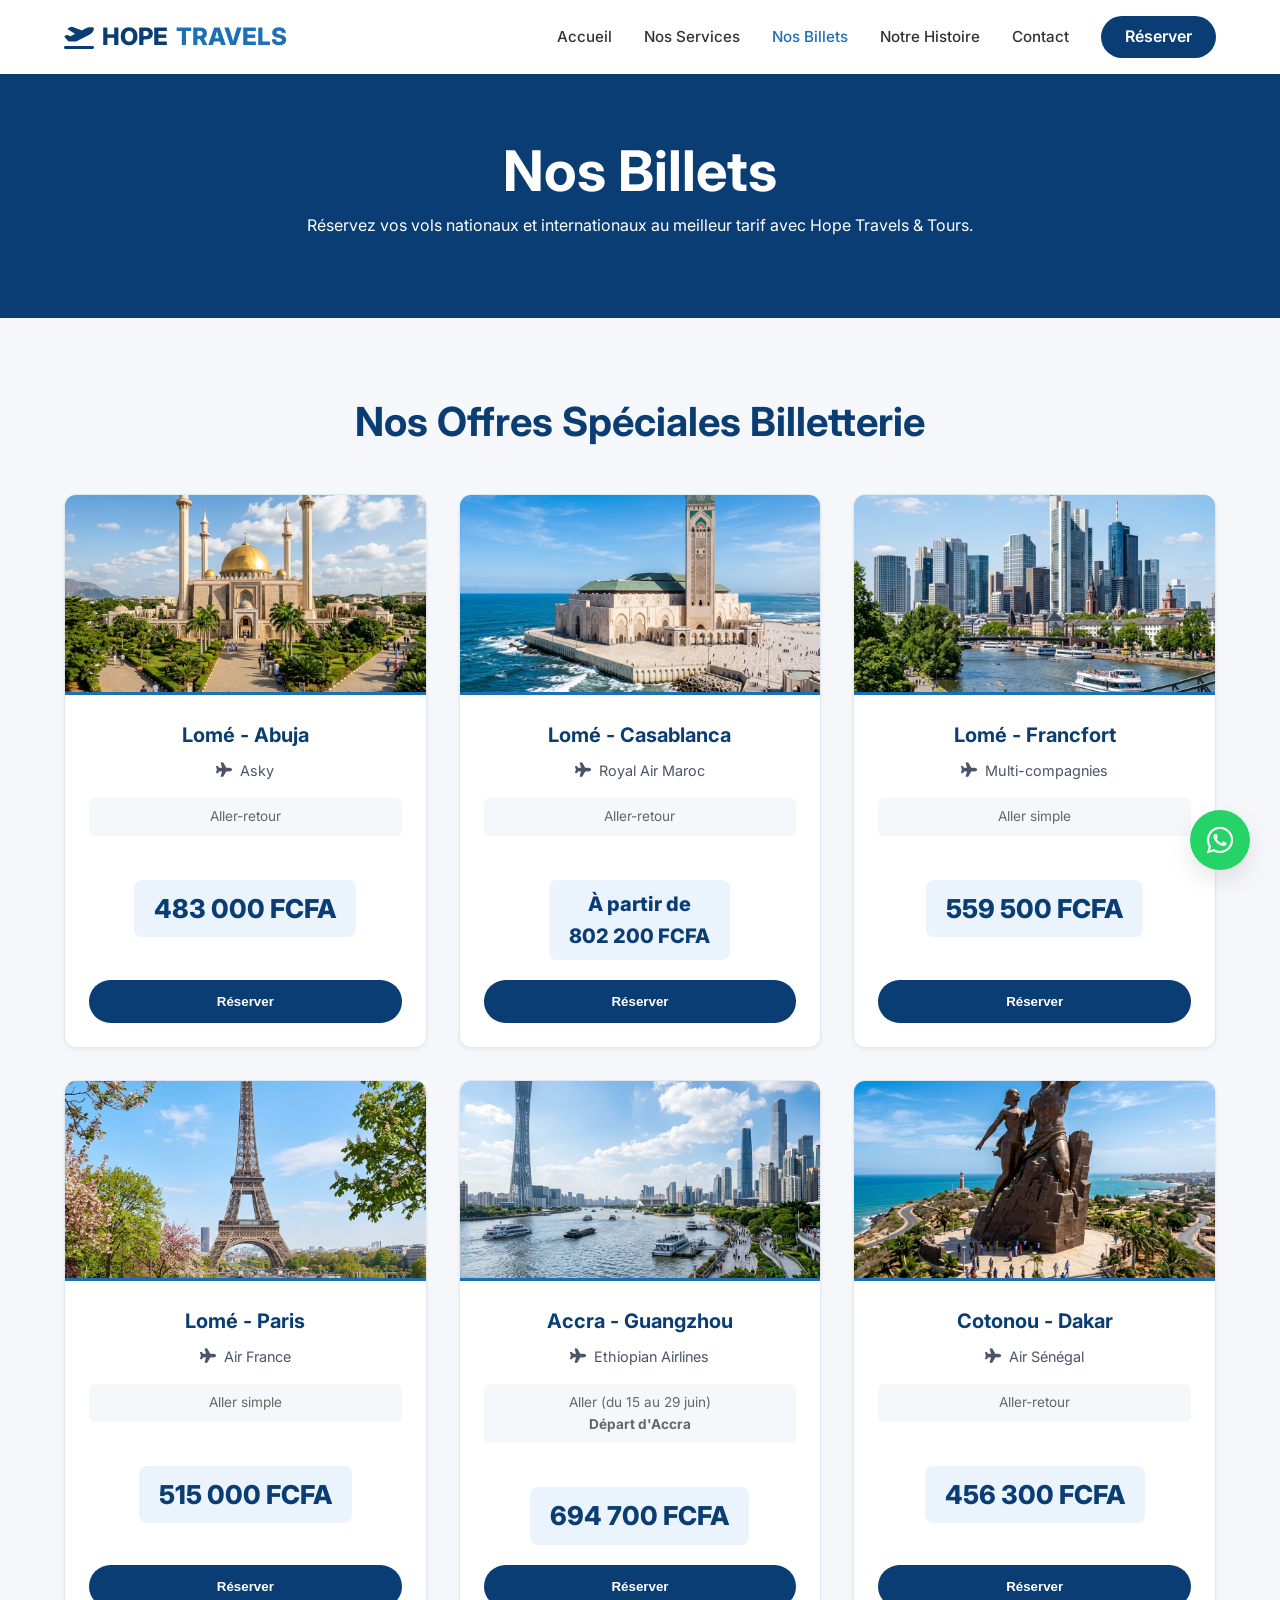
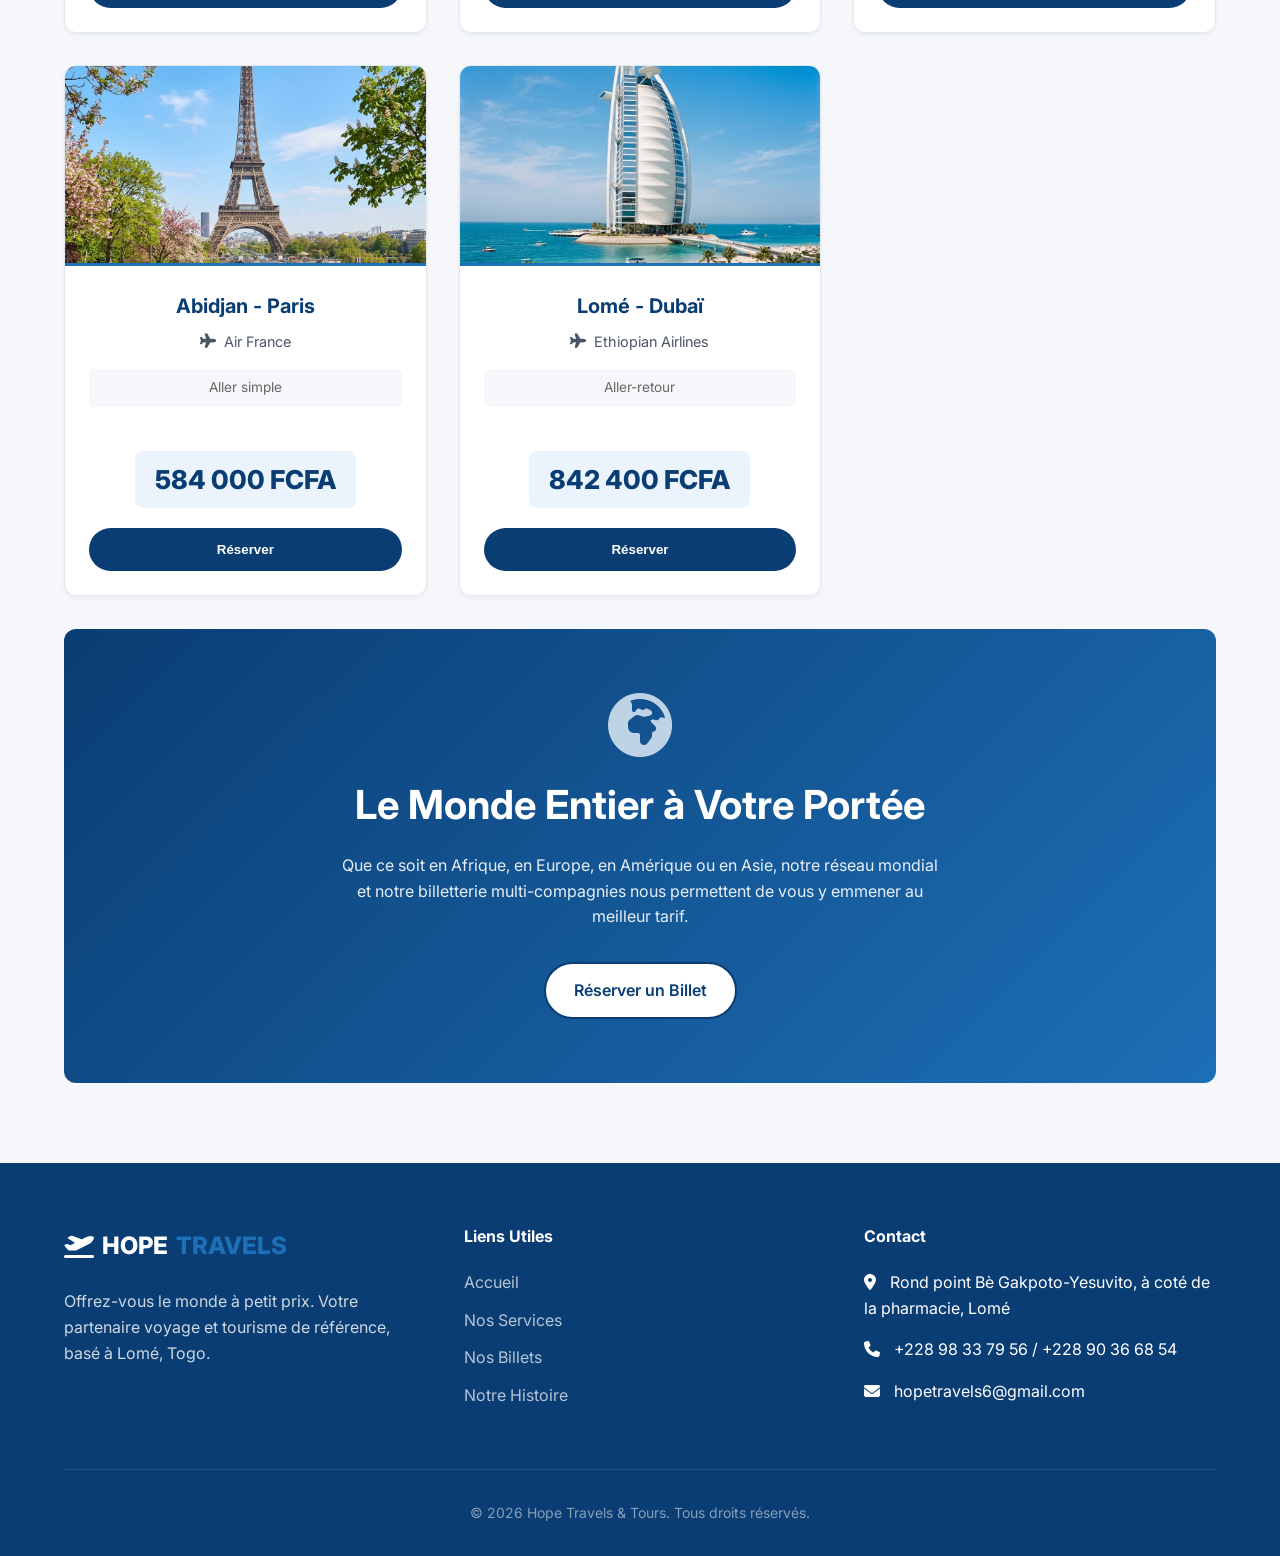
==== billets.html @ f69a2375 "Initial commit" ====
<!DOCTYPE html>
<html lang="fr">
<head>
    <meta charset="UTF-8">
    <meta name="viewport" content="width=device-width, initial-scale=1.0">
    <title>Nos Billets | HOPE TRAVELS & TOURS</title>
    <meta name="description" content="Réservez vos billets d'avion nationaux et internationaux au meilleur prix avec Hope Travels & Tours.">
    <link href="https://fonts.googleapis.com/css2?family=Inter:wght@300;400;500;600;700;800&display=swap" rel="stylesheet">
    <link rel="stylesheet" href="https://cdnjs.cloudflare.com/ajax/libs/font-awesome/6.4.0/css/all.min.css">
    <link rel="stylesheet" href="css/style.css">
    
    <style>
        .page-header {
            background-color: var(--primary-blue);
            color: var(--white);
            padding: 4rem 0;
            text-align: center;
        }
        .page-header h1 { color: var(--white); margin-bottom: 0.5rem; }
        
        .global-dest {
            background: linear-gradient(135deg, var(--primary-blue), var(--secondary-blue));
            color: var(--white);
            border-radius: 12px;
            padding: 4rem 2rem;
            text-align: center;
            margin-top: 2rem;
        }
        .global-dest h2 { color: var(--white); margin-bottom: 1.5rem; }
    </style>
</head>
<body>

    <!-- HEADER -->
    <header class="header">
        <div class="nav-container">
            <a href="index.html" class="logo">
                <i class="fa-solid fa-plane-departure"></i>
                HOPE <span>TRAVELS</span>
            </a>
            
            <button class="mobile-menu-btn">
                <i class="fa-solid fa-bars"></i>
            </button>

            <nav class="nav-menu">
                <a href="index.html" class="nav-link">Accueil</a>
                <a href="services.html" class="nav-link">Nos Services</a>
                <a href="billets.html" class="nav-link active">Nos Billets</a>
                <a href="histoire.html" class="nav-link">Notre Histoire</a>
                <a href="contact.html" class="nav-link">Contact</a>
                <a href="reserver.html" class="btn btn-primary" style="padding: 0.5rem 1.5rem;">Réserver</a>
            </nav>
        </div>
    </header>

    <!-- PAGE HEADER -->
    <div class="page-header">
        <div class="container">
            <h1>Nos Billets</h1>
            <p>Réservez vos vols nationaux et internationaux au meilleur tarif avec Hope Travels & Tours.</p>
        </div>
    </div>

    <!-- CONTENT -->
    <section class="section-light">
        <div class="container">
            <h2 style="text-align: center; margin-bottom: 2rem;">Nos Offres Spéciales Billetterie</h2>
            <div class="tickets-grid animate-on-scroll delay-100">
                <!-- 1 -->
                <div class="ticket-card">
                    <img src="assets/images/dest_abuja.png" alt="Abuja" class="ticket-img">
                    <div class="ticket-content">
                        <div>
                            <div class="ticket-route">Lomé - Abuja</div>
                            <div class="ticket-airline"><i class="fa-solid fa-plane"></i> Asky</div>
                            <div class="ticket-info">Aller-retour</div>
                            <div class="ticket-price">483 000 FCFA</div>
                        </div>
                        <button class="btn btn-primary" onclick="openTicketModal('Abuja', 'Tourisme / Vacances', 'Lomé')">Réserver</button>
                    </div>
                </div>
                <!-- 2 -->
                <div class="ticket-card">
                    <img src="assets/images/dest_casablanca.png" alt="Casablanca" class="ticket-img">
                    <div class="ticket-content">
                        <div>
                            <div class="ticket-route">Lomé - Casablanca</div>
                            <div class="ticket-airline"><i class="fa-solid fa-plane"></i> Royal Air Maroc</div>
                            <div class="ticket-info">Aller-retour</div>
                            <div class="ticket-price" style="font-size: 1.25rem;">À partir de<br>802 200 FCFA</div>
                        </div>
                        <button class="btn btn-primary" onclick="openTicketModal('Casablanca', 'Tourisme / Vacances', 'Lomé')">Réserver</button>
                    </div>
                </div>
                <!-- 3 -->
                <div class="ticket-card">
                    <img src="assets/images/dest_frankfurt.png" alt="Francfort" class="ticket-img">
                    <div class="ticket-content">
                        <div>
                            <div class="ticket-route">Lomé - Francfort</div>
                            <div class="ticket-airline"><i class="fa-solid fa-plane"></i> Multi-compagnies</div>
                            <div class="ticket-info">Aller simple</div>
                            <div class="ticket-price">559 500 FCFA</div>
                        </div>
                        <button class="btn btn-primary" onclick="openTicketModal('Francfort', 'Tourisme / Vacances', 'Lomé')">Réserver</button>
                    </div>
                </div>
                <!-- 4 -->
                <div class="ticket-card">
                    <img src="assets/images/dest_paris_2.png" alt="Paris" class="ticket-img">
                    <div class="ticket-content">
                        <div>
                            <div class="ticket-route">Lomé - Paris</div>
                            <div class="ticket-airline"><i class="fa-solid fa-plane"></i> Air France</div>
                            <div class="ticket-info">Aller simple</div>
                            <div class="ticket-price">515 000 FCFA</div>
                        </div>
                        <button class="btn btn-primary" onclick="openTicketModal('Paris', 'Tourisme / Vacances', 'Lomé')">Réserver</button>
                    </div>
                </div>
                <!-- 5 -->
                <div class="ticket-card">
                    <img src="assets/images/dest_guangzhou.png" alt="Guangzhou" class="ticket-img">
                    <div class="ticket-content">
                        <div>
                            <div class="ticket-route">Accra - Guangzhou</div>
                            <div class="ticket-airline"><i class="fa-solid fa-plane"></i> Ethiopian Airlines</div>
                            <div class="ticket-info">Aller (du 15 au 29 juin)<br><strong>Départ d'Accra</strong></div>
                            <div class="ticket-price">694 700 FCFA</div>
                        </div>
                        <button class="btn btn-primary" onclick="openTicketModal('Guangzhou', 'Affaires', 'Accra')">Réserver</button>
                    </div>
                </div>
                <!-- 6 -->
                <div class="ticket-card">
                    <img src="assets/images/dest_dakar.png" alt="Dakar" class="ticket-img">
                    <div class="ticket-content">
                        <div>
                            <div class="ticket-route">Cotonou - Dakar</div>
                            <div class="ticket-airline"><i class="fa-solid fa-plane"></i> Air Sénégal</div>
                            <div class="ticket-info">Aller-retour</div>
                            <div class="ticket-price">456 300 FCFA</div>
                        </div>
                        <button class="btn btn-primary" onclick="openTicketModal('Dakar', 'Tourisme / Vacances', 'Cotonou')">Réserver</button>
                    </div>
                </div>
                <!-- 7 -->
                <div class="ticket-card">
                    <img src="assets/images/dest_paris_2.png" alt="Paris" class="ticket-img">
                    <div class="ticket-content">
                        <div>
                            <div class="ticket-route">Abidjan - Paris</div>
                            <div class="ticket-airline"><i class="fa-solid fa-plane"></i> Air France</div>
                            <div class="ticket-info">Aller simple</div>
                            <div class="ticket-price">584 000 FCFA</div>
                        </div>
                        <button class="btn btn-primary" onclick="openTicketModal('Paris', 'Tourisme / Vacances', 'Abidjan')">Réserver</button>
                    </div>
                </div>
                <!-- 8 -->
                <div class="ticket-card">
                    <img src="assets/images/dest_dubai_2.png" alt="Dubaï" class="ticket-img">
                    <div class="ticket-content">
                        <div>
                            <div class="ticket-route">Lomé - Dubaï</div>
                            <div class="ticket-airline"><i class="fa-solid fa-plane"></i> Ethiopian Airlines</div>
                            <div class="ticket-info">Aller-retour</div>
                            <div class="ticket-price">842 400 FCFA</div>
                        </div>
                        <button class="btn btn-primary" onclick="openTicketModal('Dubaï', 'Tourisme / Vacances', 'Lomé')">Réserver</button>
                    </div>
                </div>
            </div>

            <!-- GLOBAL BANNER -->
            <div class="global-dest animate-on-scroll delay-100">
                <i class="fa-solid fa-earth-africa" style="font-size: 4rem; color: var(--accent-blue); margin-bottom: 1.5rem; opacity: 0.8;"></i>
                <h2>Le Monde Entier à Votre Portée</h2>
                <p style="color: rgba(255,255,255,0.9); max-width: 600px; margin: 0 auto 2rem;">Que ce soit en Afrique, en Europe, en Amérique ou en Asie, notre réseau mondial et notre billetterie multi-compagnies nous permettent de vous y emmener au meilleur tarif.</p>
                <a href="reserver.html" class="btn btn-secondary" style="background-color: var(--white); color: var(--primary-blue);">Réserver un Billet</a>
            </div>

        </div>
    </section>

    <!-- FOOTER -->
    <footer class="footer">
        <div class="container">
            <div class="footer-grid">
                <div class="footer-col">
                    <div class="logo" style="color: var(--white); margin-bottom: 1.5rem;">
                        <i class="fa-solid fa-plane-departure"></i>
                        HOPE <span>TRAVELS</span>
                    </div>
                    <p style="color: rgba(255,255,255,0.8);">Offrez-vous le monde à petit prix. Votre partenaire voyage et tourisme de référence, basé à Lomé, Togo.</p>
                </div>
                <div class="footer-col">
                    <h4>Liens Utiles</h4>
                    <a href="index.html" class="footer-link">Accueil</a>
                    <a href="services.html" class="footer-link">Nos Services</a>
                    <a href="billets.html" class="footer-link">Nos Billets</a>
                    <a href="histoire.html" class="footer-link">Notre Histoire</a>
                </div>
                <div class="footer-col">
                    <h4>Contact</h4>
                    <p><i class="fa-solid fa-location-dot" style="margin-right: 10px;"></i> Rond point Bè Gakpoto-Yesuvito, à coté de la pharmacie, Lomé</p>
                    <p><i class="fa-solid fa-phone" style="margin-right: 10px;"></i> +228 98 33 79 56 / +228 90 36 68 54</p>
                    <p><i class="fa-solid fa-envelope" style="margin-right: 10px;"></i> hopetravels6@gmail.com</p>
                </div>
            </div>
            <div class="footer-bottom">
                &copy; 2026 Hope Travels & Tours. Tous droits réservés.
            </div>
        </div>
    </footer>

    <!-- WHATSAPP FLOATING BUTTON -->
    <a href="https://wa.me/22898337956?text=Bonjour,%20je%20souhaite%20r%C3%A9server%20un%20billet%20d'avion." class="whatsapp-float" target="_blank" aria-label="Contactez-nous sur WhatsApp">
        <i class="fa-brands fa-whatsapp"></i>
    </a>

    <!-- MODAL RESERVATION BILLETS -->
    <div class="modal-overlay" id="ticketModal">
        <div class="modal-content">
            <button class="modal-close" onclick="closeTicketModal()" aria-label="Fermer"><i class="fa-solid fa-xmark"></i></button>
            <div class="modal-header">
                <h2>Réserver ce Billet</h2>
                <p style="color: var(--text-color);">Remplissez les informations ci-dessous pour générer votre demande WhatsApp.</p>
            </div>
            
            <form onsubmit="handleTicketReservation(event)">
                <div class="form-row" style="display: grid; grid-template-columns: 1fr 1fr; gap: 1.5rem; margin-bottom: 1rem;">
                    <div>
                        <label for="m_nom" class="form-label">Nom et Prénoms *</label>
                        <input type="text" id="m_nom" class="form-control" required placeholder="Ex: Jean Doe">
                    </div>
                    <div>
                        <label for="m_telephone" class="form-label">Téléphone (WhatsApp) *</label>
                        <input type="tel" id="m_telephone" class="form-control" required placeholder="+228 XX XX XX XX">
                    </div>
                </div>

                <div class="form-group" style="margin-bottom: 1rem;">
                    <label for="m_email" class="form-label">Email *</label>
                    <input type="email" id="m_email" class="form-control" required placeholder="votre.email@exemple.com">
                </div>

                <div class="form-row" style="display: grid; grid-template-columns: 1fr 1fr; gap: 1.5rem; margin-bottom: 1rem;">
                    <div>
                        <label for="m_ville_depart" class="form-label">Ville de départ *</label>
                        <input type="text" id="m_ville_depart" class="form-control" required>
                    </div>
                    <div>
                        <label for="m_destination" class="form-label">Destination *</label>
                        <input type="text" id="m_destination" class="form-control" required>
                    </div>
                </div>

                <div class="form-row" style="display: grid; grid-template-columns: 1fr 1fr; gap: 1.5rem; margin-bottom: 1rem;">
                    <div>
                        <label for="m_date_aller" class="form-label">Date Aller *</label>
                        <input type="date" id="m_date_aller" class="form-control" required>
                    </div>
                    <div>
                        <label for="m_date_retour" class="form-label">Date Retour</label>
                        <input type="date" id="m_date_retour" class="form-control">
                    </div>
                </div>

                <div class="form-row" style="display: grid; grid-template-columns: 1fr 1fr; gap: 1.5rem; margin-bottom: 1rem;">
                    <div>
                        <label for="m_nb_voyageurs" class="form-label">Nombre de voyageurs *</label>
                        <input type="number" id="m_nb_voyageurs" min="1" class="form-control" required value="1">
                    </div>
                    <div>
                        <label for="m_type_voyage" class="form-label">Type de voyage *</label>
                        <select id="m_type_voyage" class="form-control" required>
                            <option value="">Sélectionnez...</option>
                            <option value="Affaires">Affaires</option>
                            <option value="Tourisme / Vacances">Tourisme / Vacances</option>
                            <option value="Études">Études</option>
                            <option value="Mission professionnelle">Mission professionnelle</option>
                            <option value="Autre">Autre</option>
                        </select>
                    </div>
                </div>

                <div class="form-group" style="margin-bottom: 1.5rem;">
                    <label for="m_message" class="form-label">Message ou précision</label>
                    <textarea id="m_message" class="form-control" placeholder="Besoins spécifiques, classe de voyage, etc." style="min-height: 80px;"></textarea>
                </div>

                <button type="submit" class="btn btn-primary" style="width: 100%; font-size: 1.1rem;">
                    <i class="fa-brands fa-whatsapp"></i> Envoyer ma demande
                </button>
            </form>
        </div>
    </div>

    <script src="js/main.js"></script>
</body>
</html>
---- css/style.css ----
/* VARIABLES & RESET */
:root {
  --primary-blue: #0A3D73; /* Premium dark blue */
  --secondary-blue: #1D6FB6; /* Softer blue */
  --accent-blue: #EBF4FC; /* Light background blue */
  --white: #FFFFFF;
  --light-gray: #F5F7FA;
  --dark-gray: #333333;
  --text-color: #4A5568;
  --border-color: #E2E8F0;
  
  --font-main: 'Inter', system-ui, -apple-system, sans-serif;
  --transition-smooth: all 0.3s cubic-bezier(0.25, 0.8, 0.25, 1);
  --shadow-sm: 0 2px 4px rgba(0,0,0,0.05);
  --shadow-md: 0 4px 6px rgba(0,0,0,0.07);
  --shadow-lg: 0 10px 25px rgba(0,0,0,0.1);
}

* {
  margin: 0;
  padding: 0;
  box-sizing: border-box;
}

body {
  font-family: var(--font-main);
  color: var(--text-color);
  background-color: var(--white);
  line-height: 1.6;
  -webkit-font-smoothing: antialiased;
  overflow-x: hidden;
}

a {
  text-decoration: none;
  color: inherit;
  transition: var(--transition-smooth);
}

ul {
  list-style: none;
}

img {
  max-width: 100%;
  height: auto;
  display: block;
}

/* TYPOGRAPHY */
h1, h2, h3, h4, h5, h6 {
  color: var(--primary-blue);
  font-weight: 700;
  line-height: 1.2;
  margin-bottom: 1rem;
}

h1 { font-size: clamp(2rem, 5vw, 3.5rem); }
h2 { font-size: clamp(1.75rem, 4vw, 2.5rem); }
h3 { font-size: clamp(1.25rem, 3vw, 1.75rem); }
p { margin-bottom: 1rem; }

/* LAYOUT & CONTAINERS */
.container {
  width: 100%;
  max-width: 1200px;
  margin: 0 auto;
  padding: 0 1.5rem;
}

section {
  padding: 5rem 0;
}

.section-light { background-color: var(--light-gray); }
.section-blue { background-color: var(--primary-blue); color: var(--white); }
.section-blue h2, .section-blue h3, .section-blue p { color: var(--white); }

/* BUTTONS */
.btn {
  display: inline-flex;
  align-items: center;
  justify-content: center;
  padding: 0.875rem 1.75rem;
  border-radius: 50px;
  font-weight: 600;
  cursor: pointer;
  transition: var(--transition-smooth);
  text-align: center;
  border: none;
  gap: 0.5rem;
}

.btn-primary {
  background-color: var(--primary-blue);
  color: var(--white);
}

.btn-primary:hover {
  background-color: var(--secondary-blue);
  transform: translateY(-2px);
  box-shadow: var(--shadow-md);
}

.btn-secondary {
  background-color: var(--white);
  color: var(--primary-blue);
  border: 2px solid var(--primary-blue);
}

.btn-secondary:hover {
  background-color: var(--primary-blue);
  color: var(--white);
}

/* HEADER & NAVIGATION */
.header {
  background-color: var(--white);
  box-shadow: var(--shadow-sm);
  position: sticky;
  top: 0;
  z-index: 1000;
}

.nav-container {
  display: flex;
  justify-content: space-between;
  align-items: center;
  padding: 1rem 1.5rem;
  max-width: 1200px;
  margin: 0 auto;
}

.logo {
  font-size: 1.5rem;
  font-weight: 800;
  color: var(--primary-blue);
  display: flex;
  align-items: center;
  gap: 0.5rem;
}
.logo span { color: var(--secondary-blue); }

.nav-menu {
  display: flex;
  gap: 2rem;
  align-items: center;
}

.nav-link {
  font-weight: 500;
  color: var(--dark-gray);
  font-size: 0.95rem;
}

.nav-link:hover, .nav-link.active {
  color: var(--secondary-blue);
}

.mobile-menu-btn {
  display: none;
  background: none;
  border: none;
  font-size: 1.5rem;
  color: var(--primary-blue);
  cursor: pointer;
}

/* HERO SECTION */
.hero {
  position: relative;
  min-height: 80vh;
  display: flex;
  align-items: center;
  background-color: var(--primary-blue);
  color: var(--white);
  overflow: hidden;
}

.hero-bg {
  position: absolute;
  top: 0;
  left: 0;
  width: 100%;
  height: 100%;
  object-fit: cover;
  opacity: 0.4;
  z-index: 0;
}

.hero-content {
  position: relative;
  z-index: 1;
  max-width: 600px;
}

.hero h1 {
  color: var(--white);
  margin-bottom: 1.5rem;
}

.hero p {
  font-size: 1.125rem;
  margin-bottom: 2rem;
  opacity: 0.9;
}

.hero-buttons {
  display: flex;
  gap: 1rem;
  flex-wrap: wrap;
}

/* CARDS */
.card-grid {
  display: grid;
  grid-template-columns: repeat(auto-fit, minmax(280px, 1fr));
  gap: 2rem;
  margin-top: 3rem;
}

.card {
  background: var(--white);
  border-radius: 12px;
  padding: 2rem;
  box-shadow: var(--shadow-sm);
  transition: var(--transition-smooth);
  border: 1px solid var(--border-color);
  height: 100%;
  display: flex;
  flex-direction: column;
}

.card:hover {
  transform: translateY(-5px);
  box-shadow: var(--shadow-lg);
  border-color: var(--accent-blue);
}

.card-icon {
  width: 50px;
  height: 50px;
  background-color: var(--accent-blue);
  color: var(--secondary-blue);
  border-radius: 10px;
  display: flex;
  align-items: center;
  justify-content: center;
  font-size: 1.5rem;
  margin-bottom: 1.5rem;
}

/* FORMS */
.form-group {
  margin-bottom: 1.5rem;
}

.form-label {
  display: block;
  font-weight: 500;
  margin-bottom: 0.5rem;
  color: var(--dark-gray);
}

.form-control {
  width: 100%;
  padding: 0.875rem 1rem;
  border: 1px solid var(--border-color);
  border-radius: 8px;
  font-family: inherit;
  font-size: 1rem;
  transition: var(--transition-smooth);
}

.form-control:focus {
  outline: none;
  border-color: var(--secondary-blue);
  box-shadow: 0 0 0 3px var(--accent-blue);
}

textarea.form-control {
  min-height: 120px;
  resize: vertical;
}

/* FLOATING WHATSAPP */
.whatsapp-float {
  position: fixed;
  width: 60px;
  height: 60px;
  bottom: 30px;
  right: 30px;
  background-color: #25d366;
  color: #FFF;
  border-radius: 50px;
  text-align: center;
  font-size: 30px;
  box-shadow: var(--shadow-lg);
  z-index: 100;
  display: flex;
  align-items: center;
  justify-content: center;
  transition: var(--transition-smooth);
}

.whatsapp-float:hover {
  background-color: #128C7E;
  transform: scale(1.1);
}

/* FOOTER */
.footer {
  background-color: var(--primary-blue);
  color: var(--white);
  padding: 4rem 0 2rem;
}

.footer-grid {
  display: grid;
  grid-template-columns: repeat(auto-fit, minmax(250px, 1fr));
  gap: 3rem;
  margin-bottom: 3rem;
}

.footer-col h4 {
  color: var(--white);
  margin-bottom: 1.5rem;
}

.footer-link {
  display: block;
  color: rgba(255,255,255,0.7);
  margin-bottom: 0.75rem;
}

.footer-link:hover {
  color: var(--white);
  transform: translateX(5px);
}

.footer-bottom {
  text-align: center;
  padding-top: 2rem;
  border-top: 1px solid rgba(255,255,255,0.1);
  color: rgba(255,255,255,0.5);
  font-size: 0.875rem;
}

/* MOBILE RESPONSIVE */
@media (max-width: 768px) {
  section { padding: 3rem 0; }
  
  .container { padding: 0 1.25rem; }

  .nav-menu {
    position: fixed;
    top: 65px;
    left: -100%;
    width: 100%;
    height: calc(100vh - 65px);
    background-color: var(--white);
    flex-direction: column;
    padding: 2rem;
    transition: var(--transition-smooth);
    box-shadow: var(--shadow-sm);
    z-index: 999;
    align-items: stretch;
    text-align: center;
  }
  
  .nav-menu.active {
    left: 0;
  }
  
  .nav-link {
    font-size: 1.1rem;
    padding: 0.75rem 0;
    border-bottom: 1px solid var(--light-gray);
  }
  
  .mobile-menu-btn {
    display: block;
  }
  
  .hero {
    min-height: 60vh;
    text-align: center;
    padding-top: 2rem;
  }
  
  .hero h1 { font-size: 2.2rem; }
  .hero p { font-size: 1rem; margin-bottom: 1.5rem; }
  
  .hero-buttons {
    flex-direction: column;
    gap: 0.8rem;
  }
  
  .hero-buttons .btn { width: 100%; }
  
  .whatsapp-float {
    width: 50px;
    height: 50px;
    bottom: 20px;
    right: 20px;
    font-size: 25px;
  }

  /* Force grids to 1 column on mobile */
  .card-grid, 
  .features-grid, 
  .service-list-grid, 
  .destinations-grid,
  .history-grid,
  .contact-grid,
  .tickets-grid {
    grid-template-columns: 1fr !important;
    gap: 2rem !important;
  }
}

/* SCROLL ANIMATIONS */
.animate-on-scroll {
  opacity: 0;
  transform: translateY(30px);
  transition: opacity 0.8s ease-out, transform 0.8s ease-out;
  will-change: opacity, transform;
}

.animate-on-scroll.is-visible {
  opacity: 1;
  transform: translateY(0);
}

.delay-100 { transition-delay: 0.1s; }
.delay-200 { transition-delay: 0.2s; }
.delay-300 { transition-delay: 0.3s; }

/* BILLETS GRID & CARDS */
.tickets-grid {
  display: grid;
  grid-template-columns: repeat(auto-fit, minmax(300px, 1fr));
  gap: 2rem;
  margin-top: 3rem;
}

.ticket-card {
  background: var(--white);
  border-radius: 12px;
  overflow: hidden;
  box-shadow: var(--shadow-sm);
  border: 1px solid var(--border-color);
  transition: var(--transition-smooth);
  display: flex;
  flex-direction: column;
  justify-content: space-between;
  text-align: center;
}

.ticket-img {
  width: 100%;
  height: 200px;
  object-fit: cover;
  border-bottom: 3px solid var(--secondary-blue);
}

.ticket-content {
  padding: 1.5rem;
  display: flex;
  flex-direction: column;
  flex-grow: 1;
  justify-content: space-between;
}

.ticket-card:hover {
  transform: translateY(-5px);
  box-shadow: var(--shadow-lg);
  border-color: var(--secondary-blue);
}

.ticket-route {
  font-size: 1.25rem;
  font-weight: 700;
  color: var(--primary-blue);
  margin-bottom: 0.5rem;
}

.ticket-airline {
  font-size: 0.9rem;
  color: var(--text-color);
  margin-bottom: 1rem;
  display: flex;
  align-items: center;
  justify-content: center;
  gap: 0.5rem;
}

.ticket-price {
  font-size: 1.625rem;
  font-weight: 800;
  color: var(--primary-blue);
  background-color: var(--accent-blue);
  padding: 0.5rem 1.25rem;
  border-radius: 8px;
  display: inline-block;
  margin: 1.25rem 0;
}

.ticket-info {
  font-size: 0.85rem;
  color: #666;
  margin-bottom: 1.5rem;
  padding: 0.5rem;
  background: var(--light-gray);
  border-radius: 6px;
}

/* MODAL STYLES */
.modal-overlay {
  position: fixed;
  top: 0;
  left: 0;
  width: 100%;
  height: 100%;
  background: rgba(0, 0, 0, 0.6);
  z-index: 1000;
  display: flex;
  justify-content: center;
  align-items: center;
  opacity: 0;
  visibility: hidden;
  transition: opacity 0.3s ease, visibility 0.3s ease;
  padding: 1rem;
}

.modal-overlay.active {
  opacity: 1;
  visibility: visible;
}

.modal-content {
  background: var(--white);
  width: 100%;
  max-width: 800px;
  max-height: 90vh;
  overflow-y: auto;
  border-radius: 12px;
  padding: 2rem;
  position: relative;
  transform: translateY(20px);
  transition: transform 0.3s ease;
  box-shadow: var(--shadow-lg);
}

.modal-overlay.active .modal-content {
  transform: translateY(0);
}

.modal-close {
  position: absolute;
  top: 1.5rem;
  right: 1.5rem;
  background: none;
  border: none;
  font-size: 1.5rem;
  color: var(--text-color);
  cursor: pointer;
  transition: color 0.2s ease;
}

.modal-close:hover {
  color: var(--primary-blue);
}

.modal-header {
  margin-bottom: 2rem;
  text-align: center;
  padding-right: 2rem; /* space for close button */
}

.modal-header h2 {
  color: var(--primary-blue);
  font-size: 1.5rem;
  margin-bottom: 0.5rem;
}
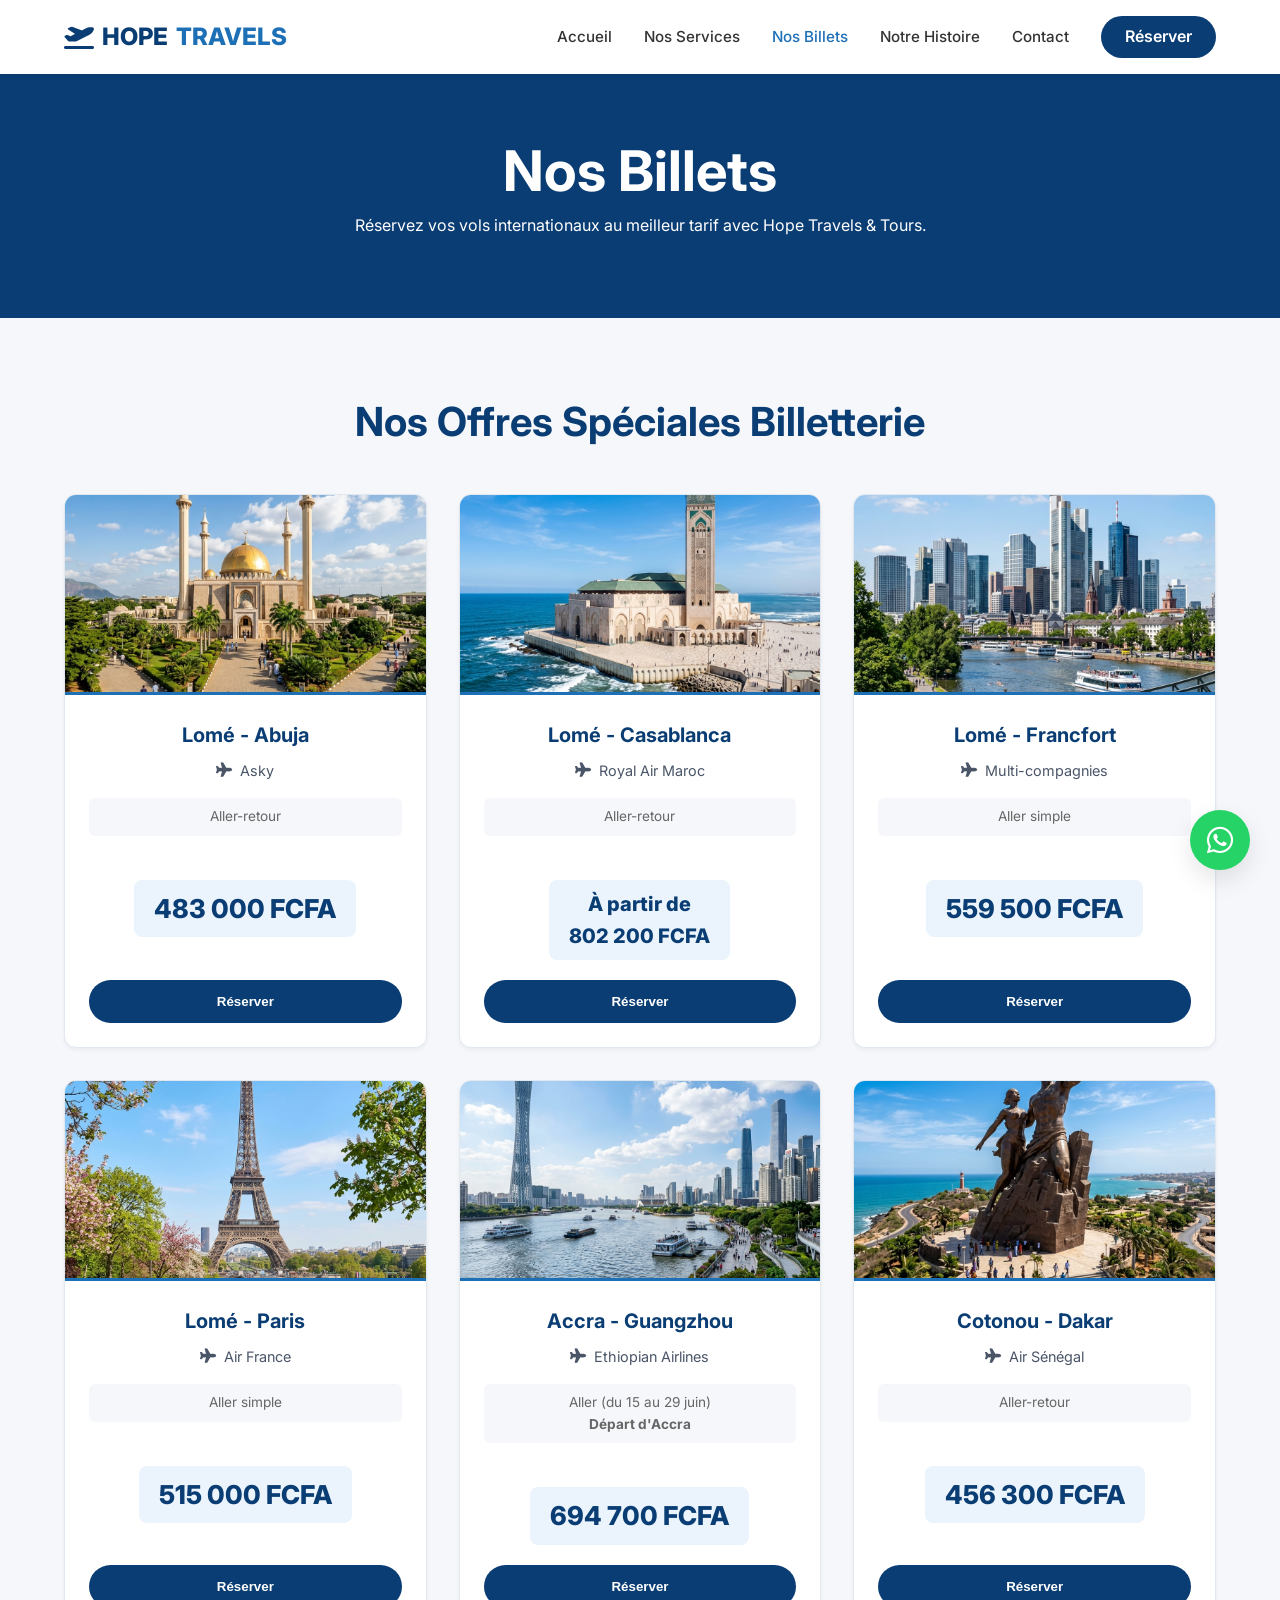
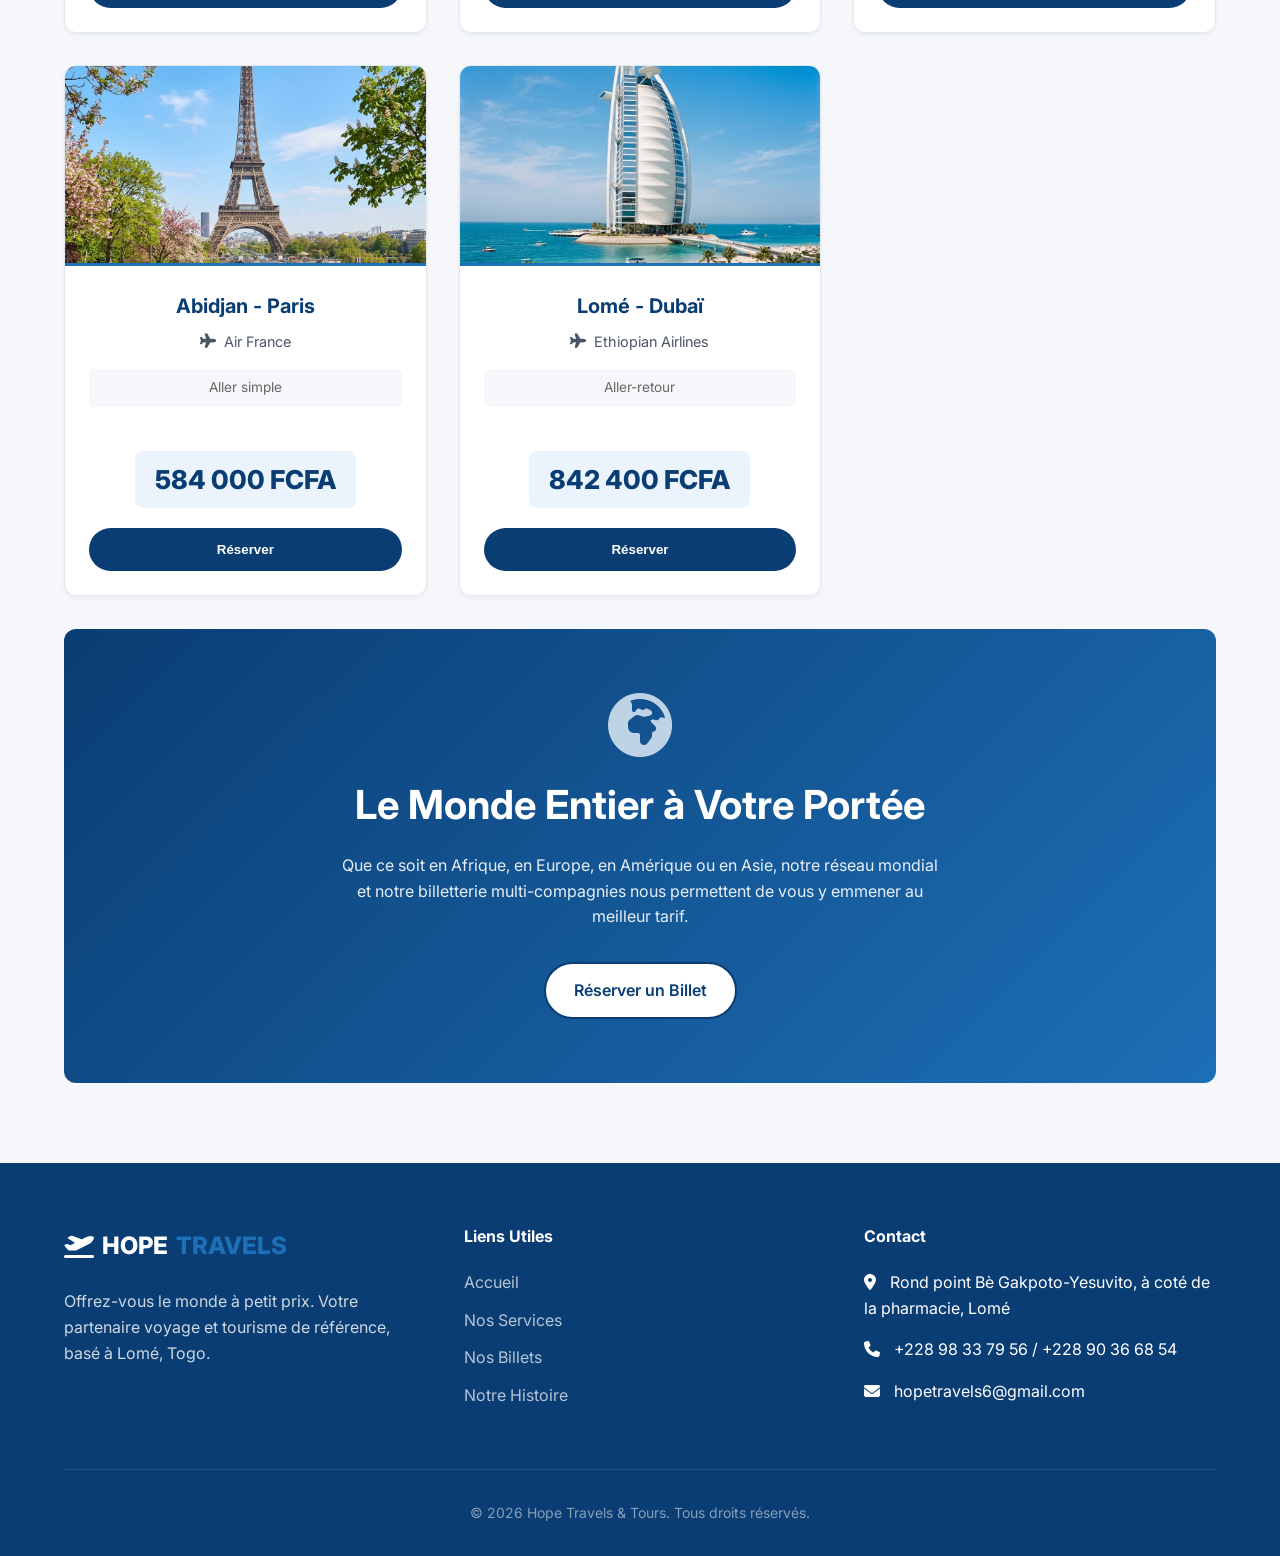
==== commit 97e73b52: "Update tickets text and layout" ====
--- a/billets.html
+++ b/billets.html
@@ -4,7 +4,7 @@
     <meta charset="UTF-8">
     <meta name="viewport" content="width=device-width, initial-scale=1.0">
     <title>Nos Billets | HOPE TRAVELS & TOURS</title>
-    <meta name="description" content="Réservez vos billets d'avion nationaux et internationaux au meilleur prix avec Hope Travels & Tours.">
+    <meta name="description" content="Réservez vos billets d'avion internationaux au meilleur prix avec Hope Travels & Tours.">
     <link href="https://fonts.googleapis.com/css2?family=Inter:wght@300;400;500;600;700;800&display=swap" rel="stylesheet">
     <link rel="stylesheet" href="https://cdnjs.cloudflare.com/ajax/libs/font-awesome/6.4.0/css/all.min.css">
     <link rel="stylesheet" href="css/style.css">
@@ -58,7 +58,7 @@
     <div class="page-header">
         <div class="container">
             <h1>Nos Billets</h1>
-            <p>Réservez vos vols nationaux et internationaux au meilleur tarif avec Hope Travels & Tours.</p>
+            <p>Réservez vos vols internationaux au meilleur tarif avec Hope Travels & Tours.</p>
         </div>
     </div>
 
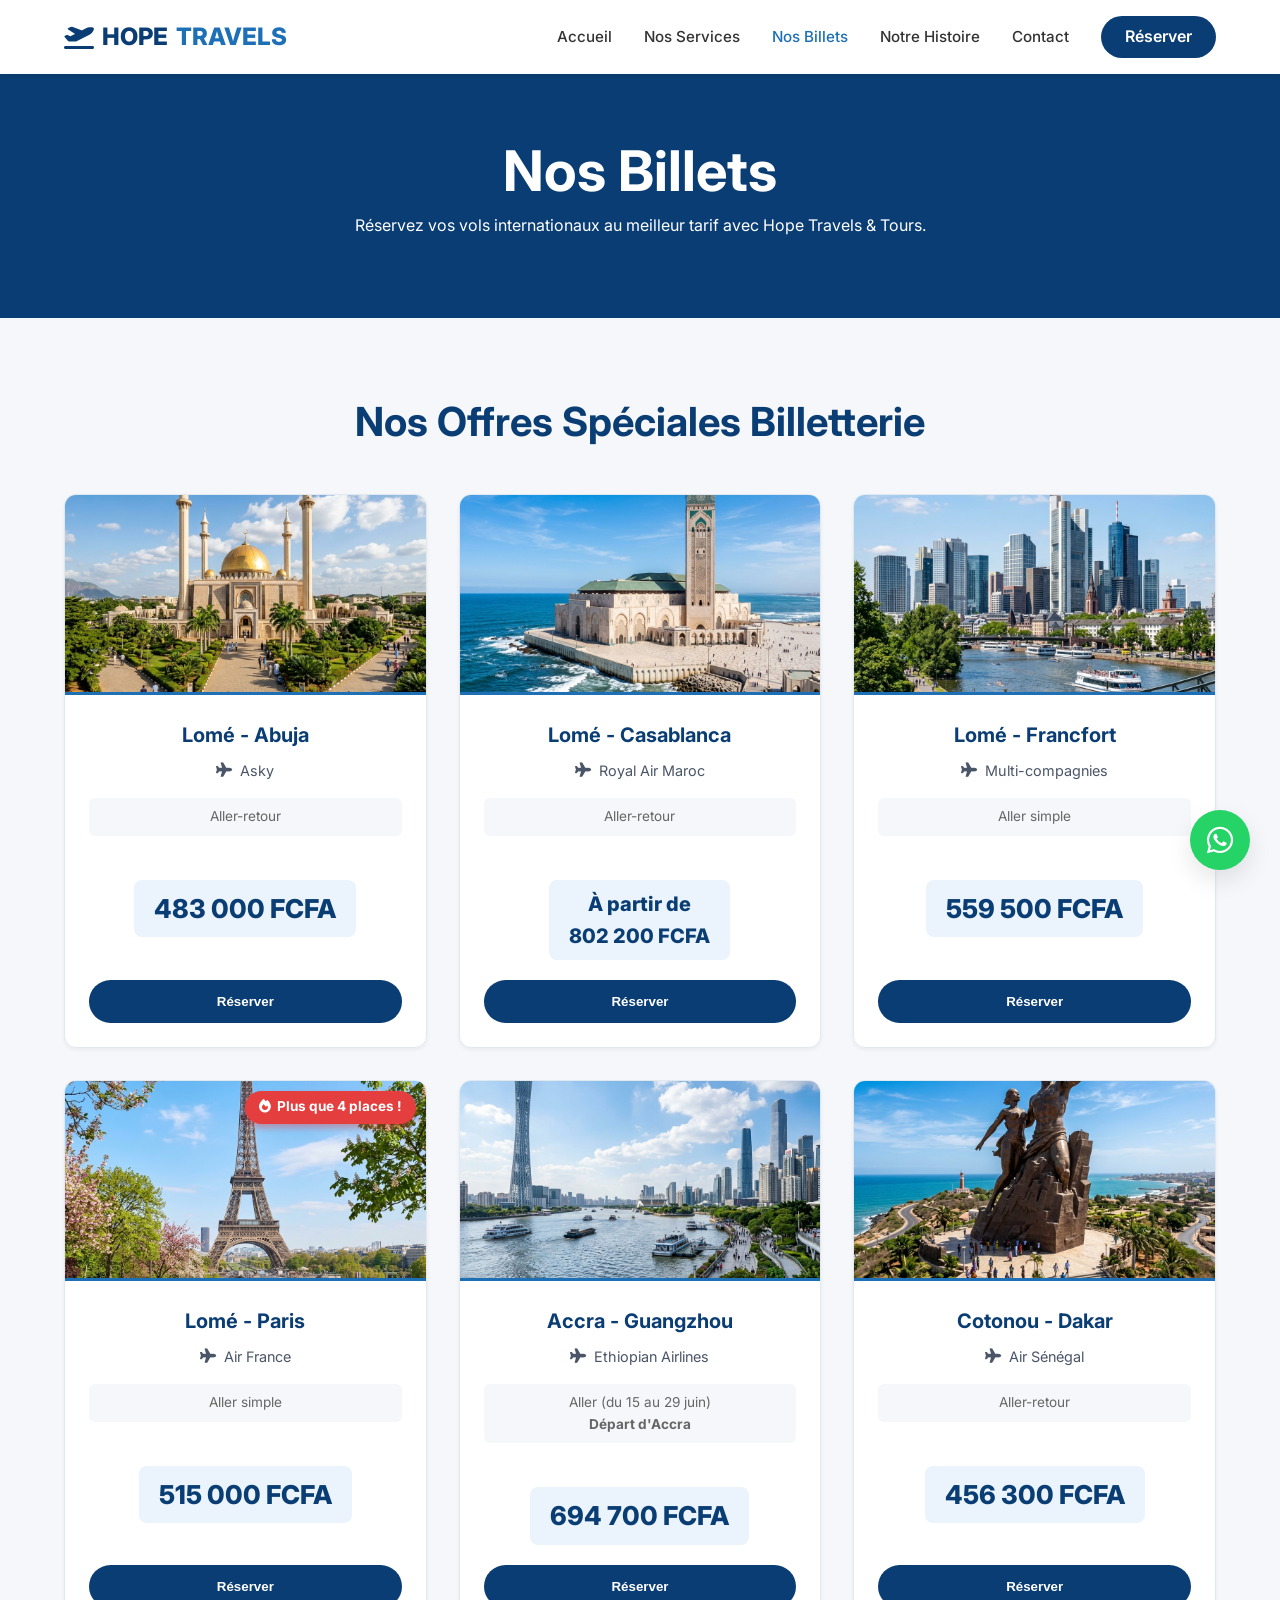
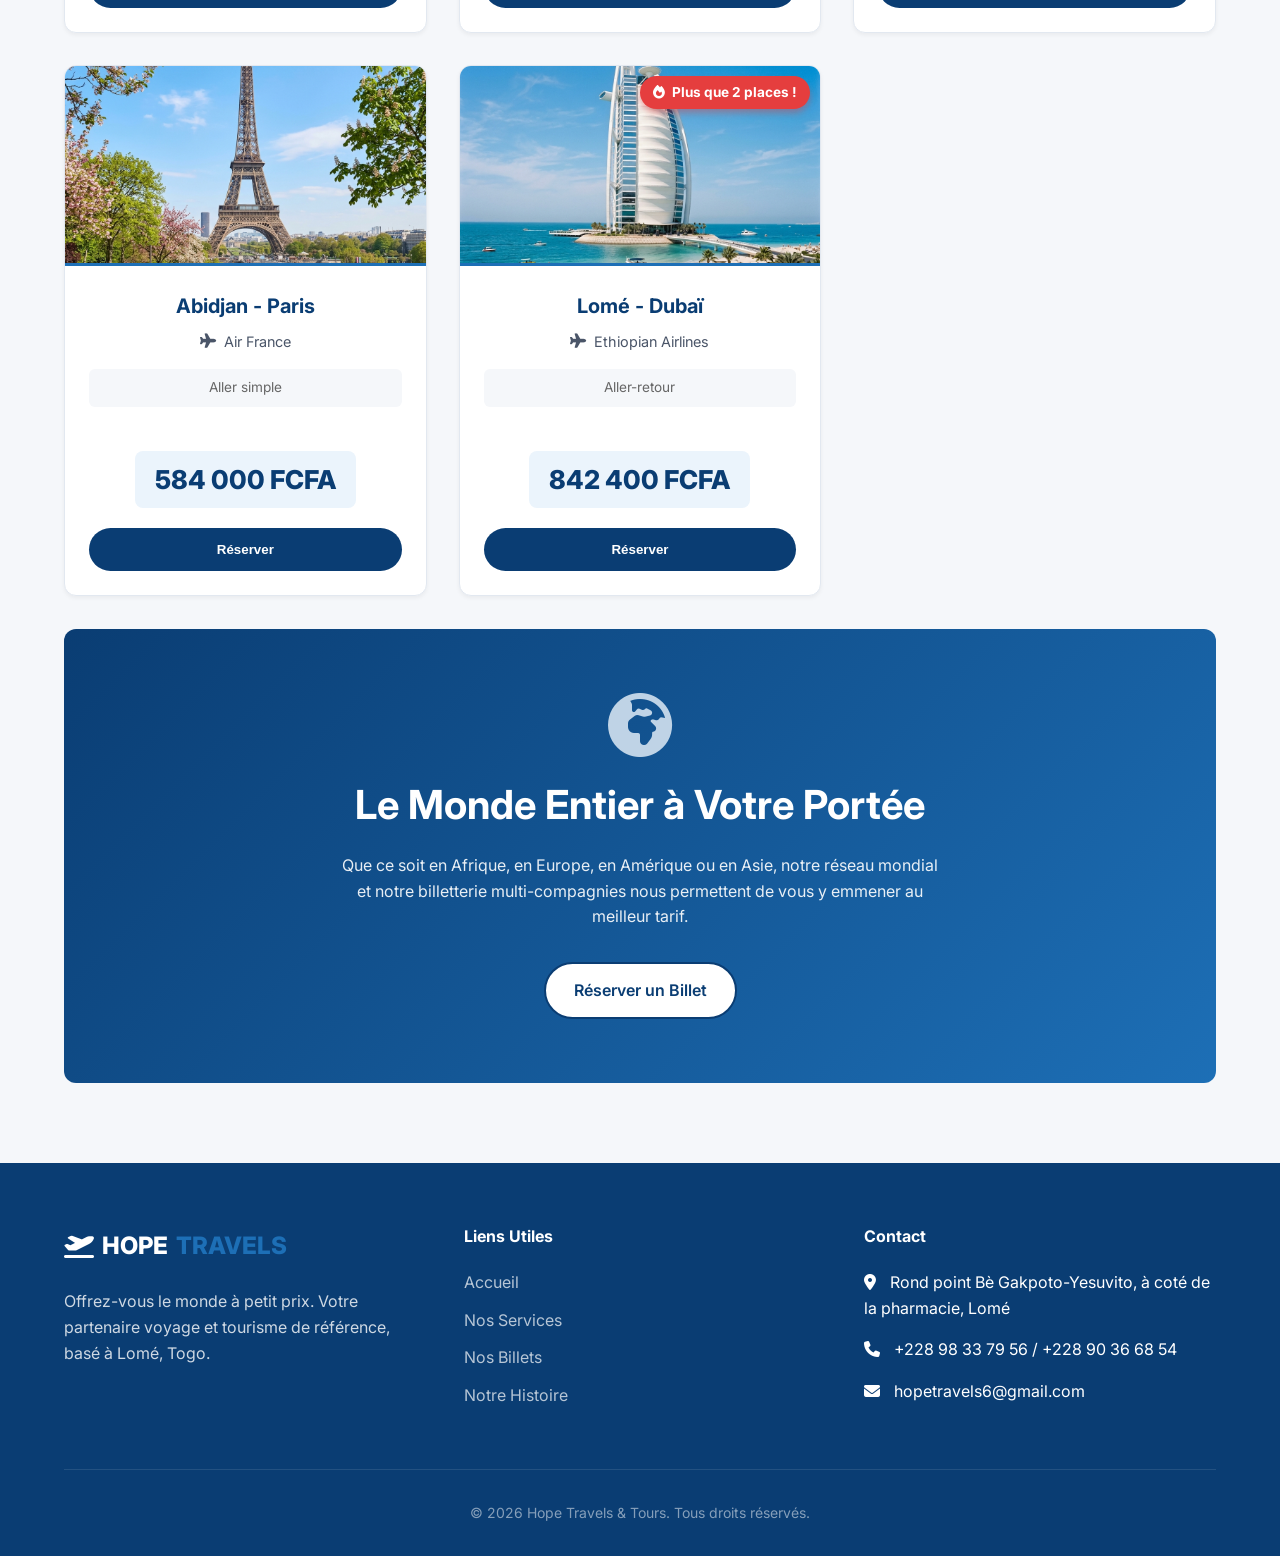
==== commit 12098a96: "Ajout de l'effet FOMO sur les billets" ====
--- a/billets.html
+++ b/billets.html
@@ -108,6 +108,7 @@
                 </div>
                 <!-- 4 -->
                 <div class="ticket-card">
+                    <div class="fomo-badge"><i class="fa-solid fa-fire"></i> Plus que 4 places !</div>
                     <img src="assets/images/dest_paris_2.png" alt="Paris" class="ticket-img">
                     <div class="ticket-content">
                         <div>
@@ -160,6 +161,7 @@
                 </div>
                 <!-- 8 -->
                 <div class="ticket-card">
+                    <div class="fomo-badge"><i class="fa-solid fa-fire"></i> Plus que 2 places !</div>
                     <img src="assets/images/dest_dubai_2.png" alt="Dubaï" class="ticket-img">
                     <div class="ticket-content">
                         <div>
--- a/css/style.css
+++ b/css/style.css
@@ -455,6 +455,31 @@
   flex-direction: column;
   justify-content: space-between;
   text-align: center;
+  position: relative;
+}
+
+.fomo-badge {
+  position: absolute;
+  top: 10px;
+  right: 10px;
+  background-color: #e53e3e;
+  color: var(--white);
+  padding: 0.35rem 0.85rem;
+  border-radius: 20px;
+  font-size: 0.85rem;
+  font-weight: 700;
+  box-shadow: 0 4px 6px rgba(229, 62, 62, 0.4);
+  animation: pulse 2s infinite;
+  z-index: 10;
+  display: flex;
+  align-items: center;
+  gap: 0.4rem;
+}
+
+@keyframes pulse {
+  0% { transform: scale(1); box-shadow: 0 0 0 0 rgba(229, 62, 62, 0.7); }
+  70% { transform: scale(1.05); box-shadow: 0 0 0 10px rgba(229, 62, 62, 0); }
+  100% { transform: scale(1); box-shadow: 0 0 0 0 rgba(229, 62, 62, 0); }
 }
 
 .ticket-img {
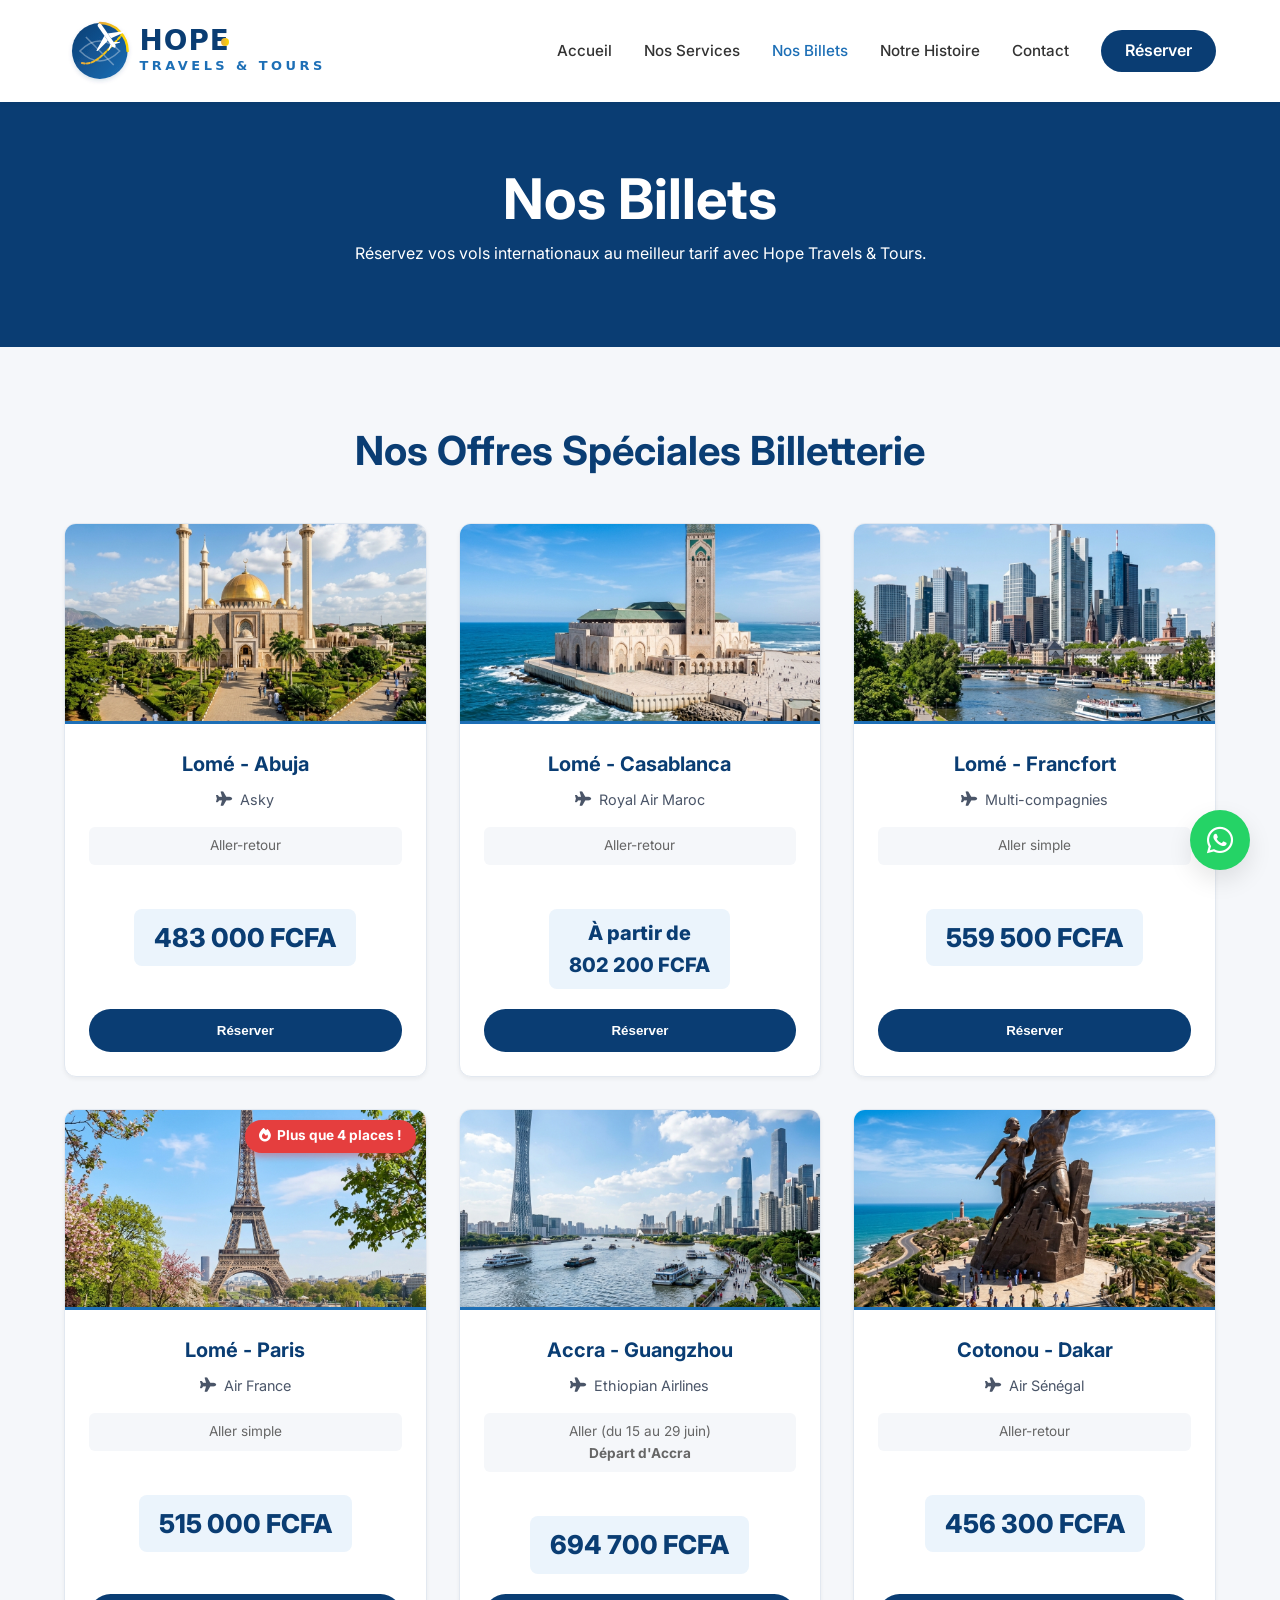
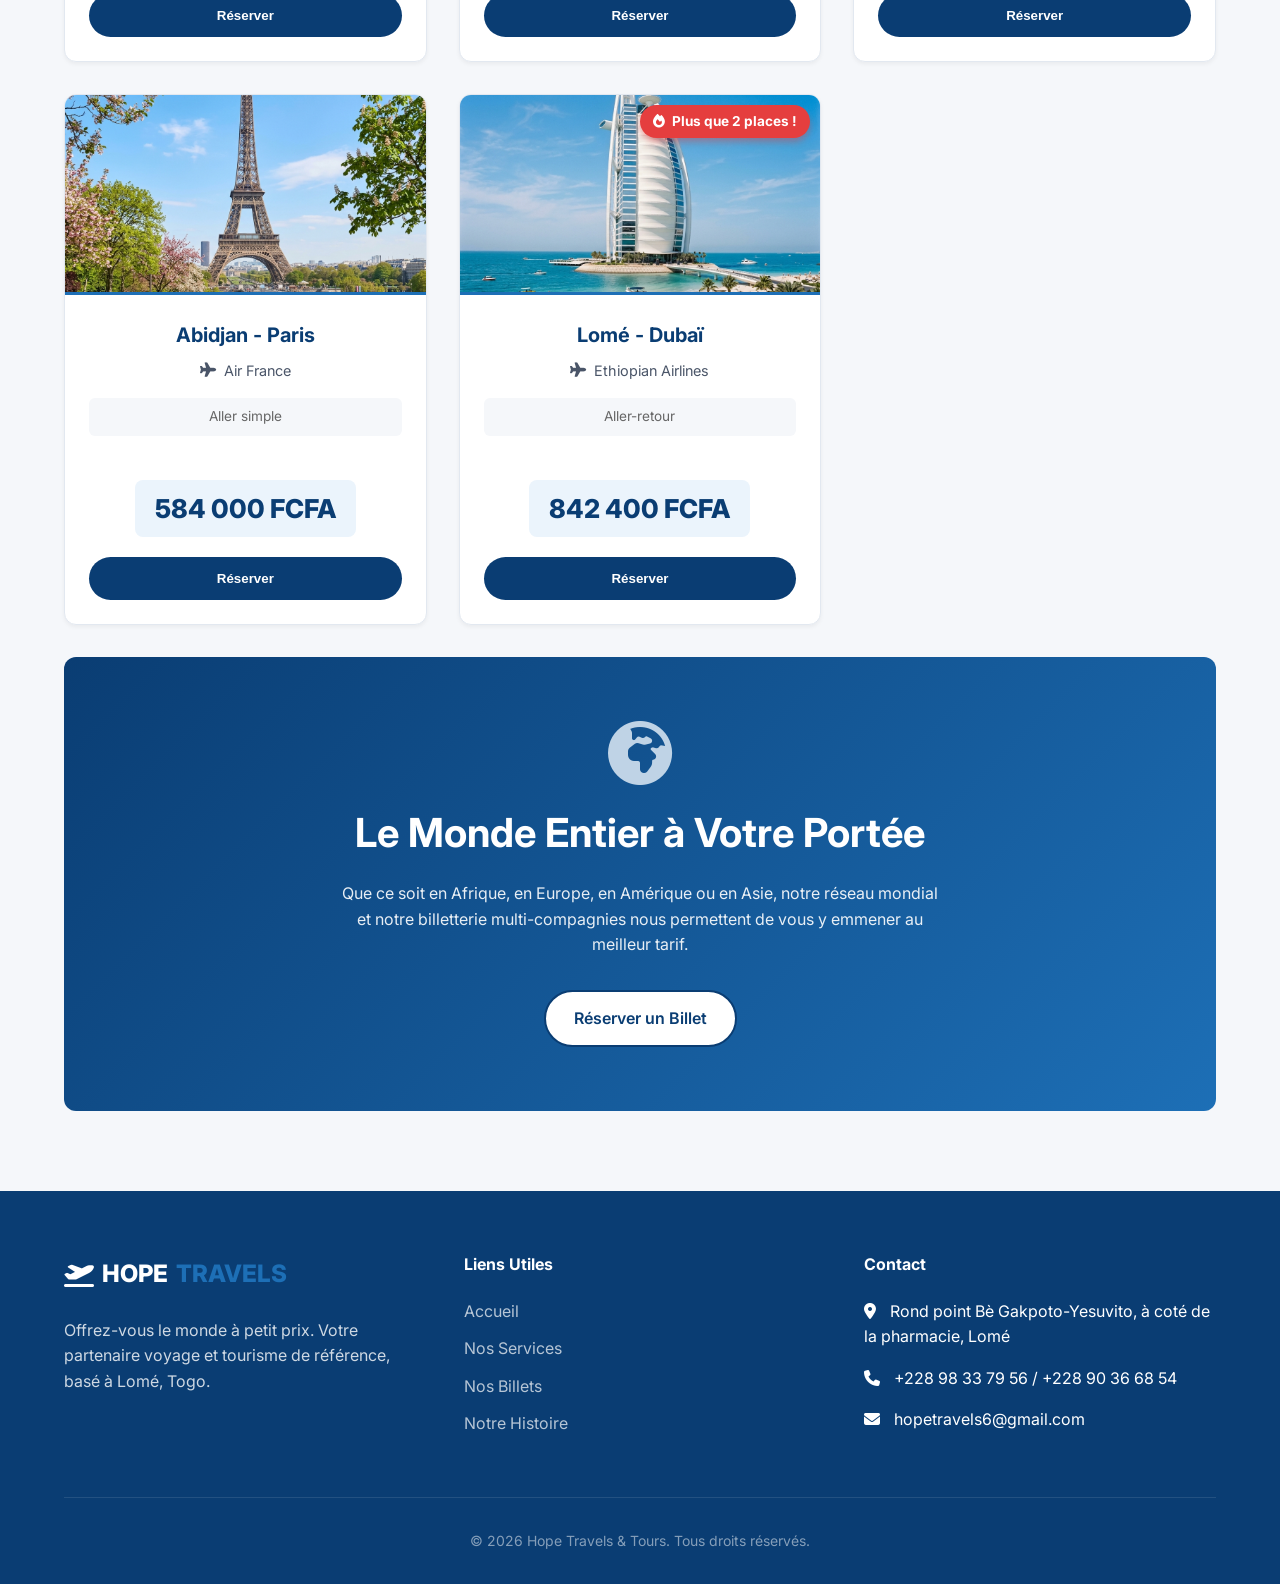
==== commit 2f1ce7bf: "Add files via upload" ====
--- a/billets.html
+++ b/billets.html
@@ -5,6 +5,10 @@
     <meta name="viewport" content="width=device-width, initial-scale=1.0">
     <title>Nos Billets | HOPE TRAVELS & TOURS</title>
     <meta name="description" content="Réservez vos billets d'avion internationaux au meilleur prix avec Hope Travels & Tours.">
+    <link rel="icon" href="assets/images/favicon.svg" type="image/svg+xml" sizes="any">
+    <link rel="apple-touch-icon" href="assets/images/favicon.svg">
+    <meta name="theme-color" content="#0A3D73">
+    <meta property="og:image" content="assets/images/logo.svg">
     <link href="https://fonts.googleapis.com/css2?family=Inter:wght@300;400;500;600;700;800&display=swap" rel="stylesheet">
     <link rel="stylesheet" href="https://cdnjs.cloudflare.com/ajax/libs/font-awesome/6.4.0/css/all.min.css">
     <link rel="stylesheet" href="css/style.css">
@@ -35,8 +39,7 @@
     <header class="header">
         <div class="nav-container">
             <a href="index.html" class="logo">
-                <i class="fa-solid fa-plane-departure"></i>
-                HOPE <span>TRAVELS</span>
+                <img src="assets/images/logo.svg" alt="Hope Travels & Tours Logo">
             </a>
             
             <button class="mobile-menu-btn">
--- a/css/style.css
+++ b/css/style.css
@@ -140,6 +140,27 @@
   gap: 0.5rem;
 }
 .logo span { color: var(--secondary-blue); }
+
+.logo img {
+  height: 52px;
+  width: auto;
+  max-width: 100%;
+  object-fit: contain;
+}
+
+@media (min-width: 768px) {
+  .logo img {
+    height: 62px;
+    max-width: 100%;
+  }
+}
+
+@media (min-width: 1024px) {
+  .logo img {
+    height: 70px;
+    max-width: 100%;
+  }
+}
 
 .nav-menu {
   display: flex;
